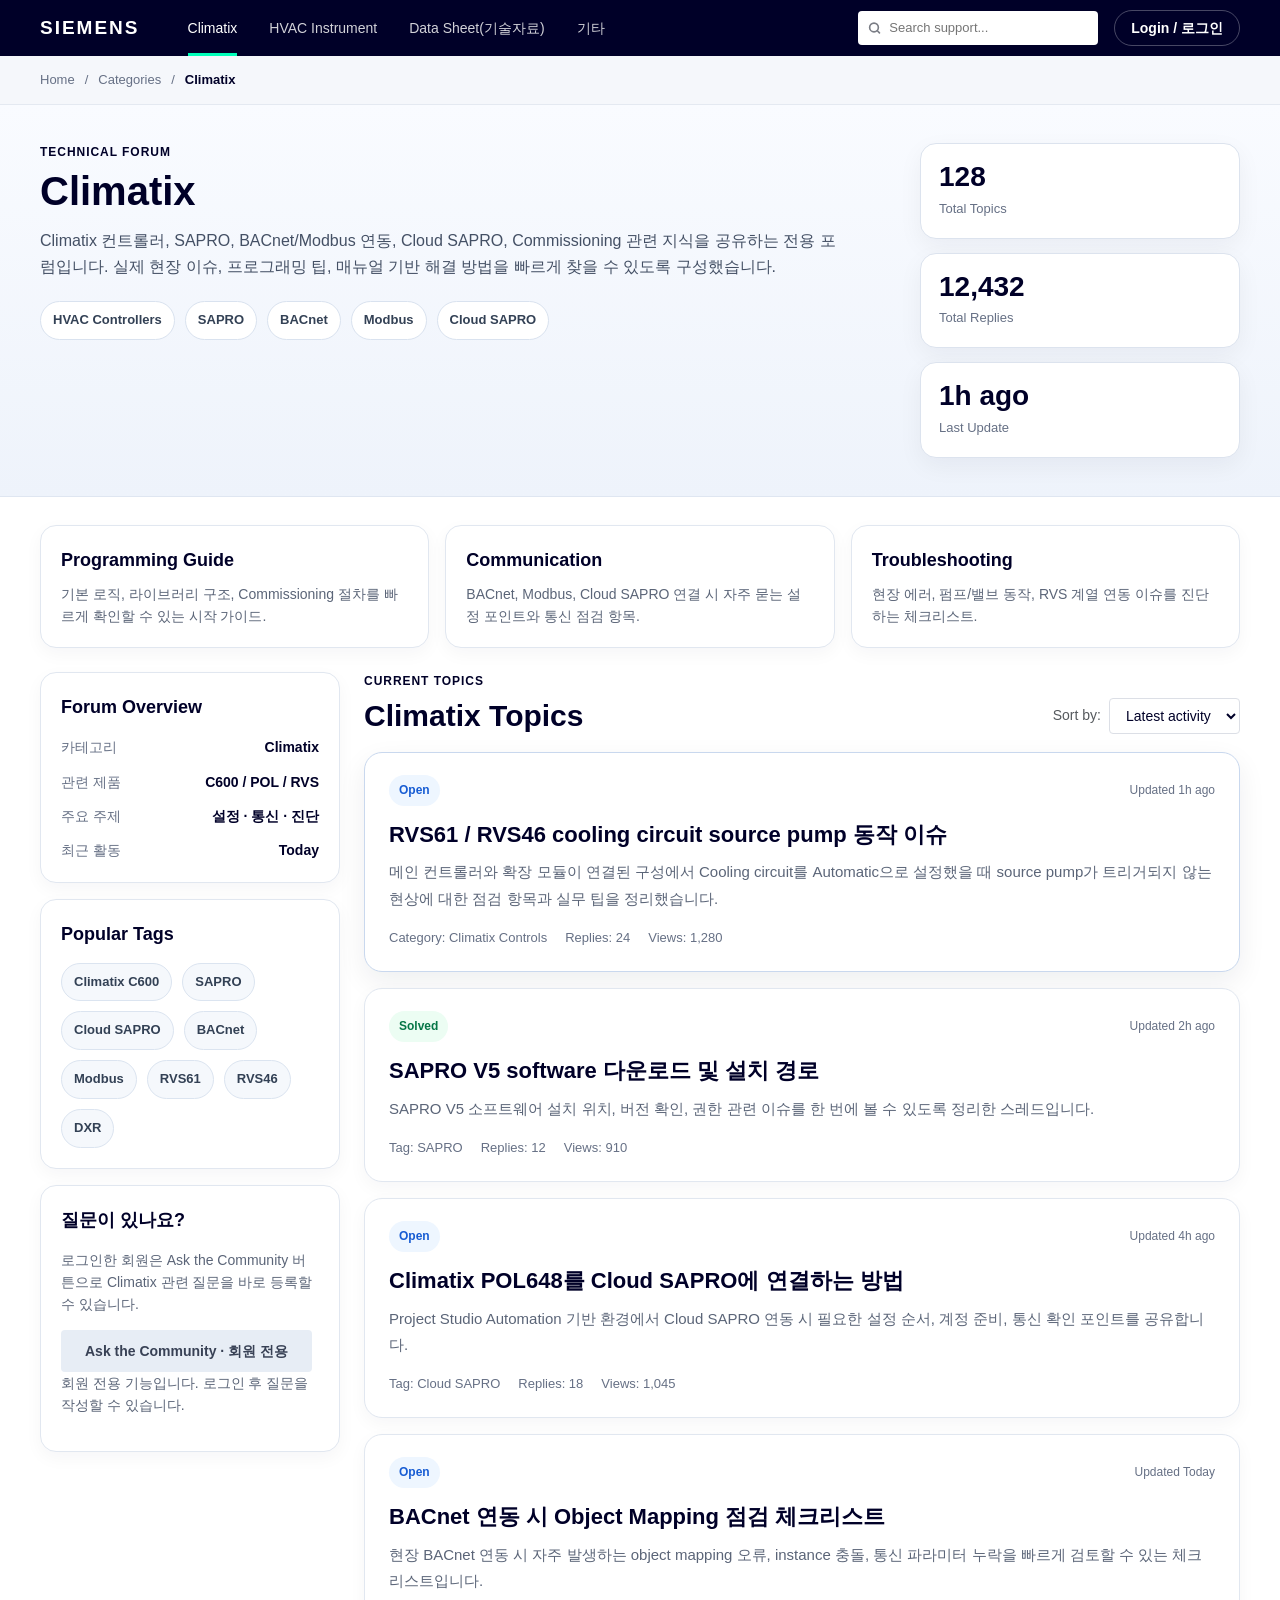
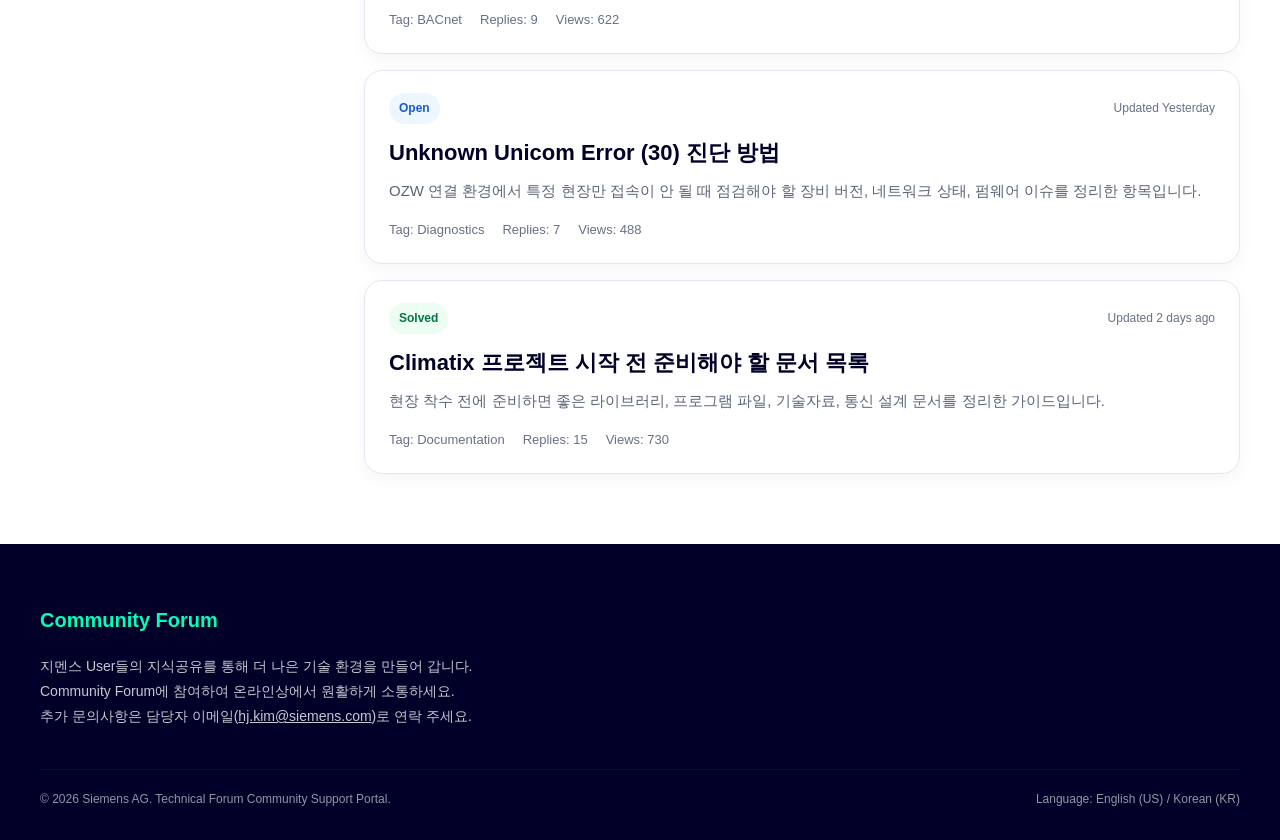
==== climatix.html @ bf04c6ac "Make all category cards navigate to detail pages" ====
<!doctype html>
<html lang="ko">
<head>
  <meta charset="utf-8" />
  <meta name="viewport" content="width=device-width, initial-scale=1" />
  <title>Climatix Forum | 한국지멘스 커뮤니티 포럼</title>
  <meta name="description" content="Climatix 제품군에 대한 기술 지원, 프로그래밍, BACnet/Modbus 연동, Cloud SAPRO 관련 포럼 페이지입니다." />
  <link rel="stylesheet" href="style.css">
  <script async src="https://pagead2.googlesyndication.com/pagead/js/adsbygoogle.js?client=ca-pub-2535043174275075" crossorigin="anonymous"></script>
  <script src="https://accounts.google.com/gsi/client" async defer></script>
</head>
<body data-google-client-id="1000526261655-odq54qk5b8e4jkg72g7velvd3a2fp7uc.apps.googleusercontent.com" data-apps-script-url="https://script.google.com/macros/s/AKfycbznHXNoRbFIjArKnqRX2U7B5SVUgsxsS1bhaTOVXBGDyqyCNfTadQxNCJcMjl18F_Zs/exec">
  <header class="topnav">
    <div class="container row">
      <a class="brand" href="index.html" aria-label="SIEMENS home">SIEMENS</a>
      <button id="menuToggle" class="menu-toggle" type="button" aria-label="메뉴 열기" aria-controls="primaryMenu" aria-expanded="false">
        <span></span>
        <span></span>
        <span></span>
      </button>
      <nav id="primaryMenu" class="menu" aria-label="Primary navigation">
        <a href="climatix.html" class="active" aria-current="true">Climatix</a>
        <a href="hvac.html">HVAC Instrument</a>
        <a href="datasheet.html">Data Sheet(기술자료)</a>
        <a href="others.html">기타</a>
      </nav>
      <div class="top-actions">
        <label class="search-mini" aria-label="Quick search">
          <svg width="14" height="14" viewBox="0 0 24 24" fill="none" stroke="currentColor" stroke-width="3" stroke-linecap="round" stroke-linejoin="round" aria-hidden="true"><circle cx="11" cy="11" r="8"></circle><line x1="21" y1="21" x2="16.65" y2="16.65"></line></svg>
          <input type="text" placeholder="Search support..." aria-label="Search support" />
        </label>
        <div class="auth-controls">
          <button id="loginTrigger" class="login-trigger" type="button" aria-haspopup="dialog" aria-controls="authModal">Login / 로그인</button>
          <div id="userMenu" class="user-menu is-hidden" aria-live="polite">
            <img id="userAvatar" class="user-avatar" src="" alt="사용자 프로필 이미지" referrerpolicy="no-referrer" />
            <div class="user-info">
              <strong id="userName">Guest</strong>
              <span id="userEmail"></span>
            </div>
            <button id="logoutBtn" class="logout-btn" type="button">Logout</button>
          </div>
        </div>
      </div>
    </div>
  </header>

  <div class="forum-breadcrumb">
    <div class="container">
      <a href="index.html">Home</a>
      <span>/</span>
      <a href="index.html">Categories</a>
      <span>/</span>
      <strong>Climatix</strong>
    </div>
  </div>

  <section class="forum-hero-panel">
    <div class="container forum-hero-inner">
      <div class="forum-hero-copy">
        <p class="section-eyebrow">Technical Forum</p>
        <h1>Climatix</h1>
        <p class="forum-hero-desc">Climatix 컨트롤러, SAPRO, BACnet/Modbus 연동, Cloud SAPRO, Commissioning 관련 지식을 공유하는 전용 포럼입니다. 실제 현장 이슈, 프로그래밍 팁, 매뉴얼 기반 해결 방법을 빠르게 찾을 수 있도록 구성했습니다.</p>
        <div class="forum-chip-row">
          <span class="forum-chip">HVAC Controllers</span>
          <span class="forum-chip">SAPRO</span>
          <span class="forum-chip">BACnet</span>
          <span class="forum-chip">Modbus</span>
          <span class="forum-chip">Cloud SAPRO</span>
        </div>
      </div>
      <div class="forum-hero-stats">
        <div class="forum-stat-card"><strong>128</strong><span>Total Topics</span></div>
        <div class="forum-stat-card"><strong>12,432</strong><span>Total Replies</span></div>
        <div class="forum-stat-card"><strong>1h ago</strong><span>Last Update</span></div>
      </div>
    </div>
  </section>

  <main class="container forum-page-main">
    <section class="forum-resource-strip" aria-label="Climatix quick resources">
      <article class="resource-card">
        <h3>Programming Guide</h3>
        <p>기본 로직, 라이브러리 구조, Commissioning 절차를 빠르게 확인할 수 있는 시작 가이드.</p>
      </article>
      <article class="resource-card">
        <h3>Communication</h3>
        <p>BACnet, Modbus, Cloud SAPRO 연결 시 자주 묻는 설정 포인트와 통신 점검 항목.</p>
      </article>
      <article class="resource-card">
        <h3>Troubleshooting</h3>
        <p>현장 에러, 펌프/밸브 동작, RVS 계열 연동 이슈를 진단하는 체크리스트.</p>
      </article>
    </section>

    <div class="forum-layout">
      <aside class="forum-sidebar">
        <section class="forum-side-card">
          <h2>Forum Overview</h2>
          <ul class="forum-side-list">
            <li><span>카테고리</span><strong>Climatix</strong></li>
            <li><span>관련 제품</span><strong>C600 / POL / RVS</strong></li>
            <li><span>주요 주제</span><strong>설정 · 통신 · 진단</strong></li>
            <li><span>최근 활동</span><strong>Today</strong></li>
          </ul>
        </section>

        <section class="forum-side-card">
          <h2>Popular Tags</h2>
          <div class="forum-tag-cloud">
            <a href="#">Climatix C600</a>
            <a href="#">SAPRO</a>
            <a href="#">Cloud SAPRO</a>
            <a href="#">BACnet</a>
            <a href="#">Modbus</a>
            <a href="#">RVS61</a>
            <a href="#">RVS46</a>
            <a href="#">DXR</a>
          </div>
        </section>

        <section class="forum-side-card side-cta-card">
          <h2>질문이 있나요?</h2>
          <p>로그인한 회원은 Ask the Community 버튼으로 Climatix 관련 질문을 바로 등록할 수 있습니다.</p>
          <button id="askCommunityBtn" class="btn-primary ask-btn" type="button" aria-haspopup="dialog" aria-controls="questionModal">Ask the Community</button>
          <p id="askAccessHint" class="ask-access-hint" aria-live="polite">회원 전용 기능입니다. 로그인 후 질문을 작성할 수 있습니다.</p>
        </section>
      </aside>

      <section class="forum-content" aria-labelledby="currentTopicsTitle">
        <div class="forum-list-head">
          <div>
            <p class="section-eyebrow">Current Topics</p>
            <h2 id="currentTopicsTitle">Climatix Topics</h2>
          </div>
          <label class="sort-wrap">Sort by:
            <select>
              <option>Latest activity</option>
              <option>Most replies</option>
              <option>A-Z</option>
            </select>
          </label>
        </div>

        <article class="topic-card featured-topic-card">
          <div class="topic-card-top">
            <span class="topic-status is-open">Open</span>
            <span class="topic-updated">Updated 1h ago</span>
          </div>
          <h3><a href="#">RVS61 / RVS46 cooling circuit source pump 동작 이슈</a></h3>
          <p>메인 컨트롤러와 확장 모듈이 연결된 구성에서 Cooling circuit를 Automatic으로 설정했을 때 source pump가 트리거되지 않는 현상에 대한 점검 항목과 실무 팁을 정리했습니다.</p>
          <div class="topic-meta-row"><span>Category: Climatix Controls</span><span>Replies: 24</span><span>Views: 1,280</span></div>
        </article>

        <article class="topic-card">
          <div class="topic-card-top">
            <span class="topic-status is-solved">Solved</span>
            <span class="topic-updated">Updated 2h ago</span>
          </div>
          <h3><a href="#">SAPRO V5 software 다운로드 및 설치 경로</a></h3>
          <p>SAPRO V5 소프트웨어 설치 위치, 버전 확인, 권한 관련 이슈를 한 번에 볼 수 있도록 정리한 스레드입니다.</p>
          <div class="topic-meta-row"><span>Tag: SAPRO</span><span>Replies: 12</span><span>Views: 910</span></div>
        </article>

        <article class="topic-card">
          <div class="topic-card-top">
            <span class="topic-status is-open">Open</span>
            <span class="topic-updated">Updated 4h ago</span>
          </div>
          <h3><a href="#">Climatix POL648를 Cloud SAPRO에 연결하는 방법</a></h3>
          <p>Project Studio Automation 기반 환경에서 Cloud SAPRO 연동 시 필요한 설정 순서, 계정 준비, 통신 확인 포인트를 공유합니다.</p>
          <div class="topic-meta-row"><span>Tag: Cloud SAPRO</span><span>Replies: 18</span><span>Views: 1,045</span></div>
        </article>

        <article class="topic-card">
          <div class="topic-card-top">
            <span class="topic-status is-open">Open</span>
            <span class="topic-updated">Updated Today</span>
          </div>
          <h3><a href="#">BACnet 연동 시 Object Mapping 점검 체크리스트</a></h3>
          <p>현장 BACnet 연동 시 자주 발생하는 object mapping 오류, instance 충돌, 통신 파라미터 누락을 빠르게 검토할 수 있는 체크리스트입니다.</p>
          <div class="topic-meta-row"><span>Tag: BACnet</span><span>Replies: 9</span><span>Views: 622</span></div>
        </article>

        <article class="topic-card">
          <div class="topic-card-top">
            <span class="topic-status is-open">Open</span>
            <span class="topic-updated">Updated Yesterday</span>
          </div>
          <h3><a href="#">Unknown Unicom Error (30) 진단 방법</a></h3>
          <p>OZW 연결 환경에서 특정 현장만 접속이 안 될 때 점검해야 할 장비 버전, 네트워크 상태, 펌웨어 이슈를 정리한 항목입니다.</p>
          <div class="topic-meta-row"><span>Tag: Diagnostics</span><span>Replies: 7</span><span>Views: 488</span></div>
        </article>

        <article class="topic-card">
          <div class="topic-card-top">
            <span class="topic-status is-solved">Solved</span>
            <span class="topic-updated">Updated 2 days ago</span>
          </div>
          <h3><a href="#">Climatix 프로젝트 시작 전 준비해야 할 문서 목록</a></h3>
          <p>현장 착수 전에 준비하면 좋은 라이브러리, 프로그램 파일, 기술자료, 통신 설계 문서를 정리한 가이드입니다.</p>
          <div class="topic-meta-row"><span>Tag: Documentation</span><span>Replies: 15</span><span>Views: 730</span></div>
        </article>
      </section>
    </div>
  </main>

  <footer>
    <div class="container">
      <div class="footer-grid">
        <div class="footer-col">
          <h4>Community Forum</h4>
          <p>지멘스 User들의 지식공유를 통해 더 나은 기술 환경을 만들어 갑니다.<br>Community Forum에 참여하여 온라인상에서 원활하게 소통하세요.<br>추가 문의사항은 담당자 이메일(<a href="mailto:hj.kim@siemens.com">hj.kim@siemens.com</a>)로 연락 주세요.</p>
        </div>
      </div>
      <div class="footer-bottom">
        <div>© 2026 Siemens AG. Technical Forum Community Support Portal.</div>
        <div>Language: English (US) / Korean (KR)</div>
      </div>
    </div>
  </footer>

  <div id="authModal" class="auth-modal is-hidden" role="dialog" aria-modal="true" aria-labelledby="authTitle">
    <div class="auth-backdrop" data-close-auth="true"></div>
    <div class="auth-panel">
      <button type="button" class="auth-close" id="authClose" aria-label="닫기">×</button>
      <p class="auth-eyebrow">Google Sign-In</p>
      <h2 id="authTitle">회원가입 / 로그인</h2>
      <p class="auth-desc">Google 계정으로 간편하게 로그인하세요. 첫 로그인 시 자동으로 회원가입되며, 정보는 Google Sheet에 안전하게 저장됩니다.</p>
      <ul class="auth-list">
        <li>Google 계정 기반 간편 로그인</li>
        <li>첫 로그인 시 자동 회원가입</li>
        <li>재로그인 시 기존 회원 정보 확인</li>
      </ul>
      <div id="googleSignInButton" class="google-signin-slot"></div>
      <p id="authStatus" class="auth-status" aria-live="polite"></p>
    </div>
  </div>

  <div id="questionModal" class="auth-modal is-hidden" role="dialog" aria-modal="true" aria-labelledby="questionModalTitle">
    <div class="auth-backdrop" data-close-question="true"></div>
    <div class="auth-panel question-panel">
      <button type="button" class="auth-close" id="questionClose" aria-label="닫기">×</button>
      <p class="auth-eyebrow">Members Only</p>
      <h2 id="questionModalTitle">Ask the Community</h2>
      <p class="auth-desc">로그인한 회원만 질문을 작성할 수 있습니다. 카테고리, 제목, 내용을 입력한 뒤 등록해 주세요.</p>
      <form id="questionForm" class="question-form">
        <label class="field-group">
          <span>카테고리</span>
          <select id="questionCategory" required>
            <option value="">카테고리를 선택하세요</option>
            <option value="Climatix">Climatix</option>
            <option value="HVAC Instrument">HVAC Instrument</option>
            <option value="Data Sheet(기술자료)">Data Sheet(기술자료)</option>
            <option value="기타">기타</option>
          </select>
        </label>
        <label class="field-group">
          <span>제목</span>
          <input id="questionTitle" type="text" maxlength="120" placeholder="예: Climatix BACnet 통신 설정 문의" required />
        </label>
        <label class="field-group">
          <span>내용</span>
          <textarea id="questionContent" rows="6" maxlength="1200" placeholder="문의 내용을 자세히 작성해 주세요." required></textarea>
        </label>
        <div class="question-form-actions">
          <button type="button" class="btn-secondary" id="questionCancel">취소</button>
          <button type="submit" class="btn-primary">질문 등록</button>
        </div>
        <p id="questionStatus" class="auth-status" aria-live="polite"></p>
      </form>
    </div>
  </div>

  <script src="main.js"></script>
</body>
</html>
---- style.css ----
:root {
  --siemens-navy: #000028;
  --siemens-mint: #00ffb9;
  --bg-main: #ffffff;
  --bg-soft: #f4f6f8;
  --bg-panel: #f8fafc;
  --border-color: #dcdfe6;
  --text-main: #000028;
  --text-muted: #55595d;
  --link-color: #0000ff;
  --danger: #c62828;
  --success: #0a7a55;
  --shadow-soft: 0 10px 30px rgba(0, 0, 40, 0.12);
  --max-width: 1240px;
  --header-height: 56px;
  --radius-sm: 4px;
  --radius-md: 12px;
  --radius-lg: 20px;
  --transition: 0.22s ease;
}

* {
  box-sizing: border-box;
  -webkit-font-smoothing: antialiased;
}

html {
  scroll-behavior: smooth;
}

body {
  margin: 0;
  font-family: "Siemens Sans", "Noto Sans KR", "Helvetica Neue", Arial, sans-serif;
  color: var(--text-main);
  background: var(--bg-main);
  line-height: 1.6;
}

body.modal-open {
  overflow: hidden;
}

a {
  color: inherit;
  text-decoration: none;
  transition: color var(--transition), opacity var(--transition), border-color var(--transition), background var(--transition), transform var(--transition);
}

button,
input,
select,
textarea {
  font: inherit;
}

button {
  cursor: pointer;
}

img {
  max-width: 100%;
  display: block;
}

.is-hidden {
  display: none !important;
}

.container {
  max-width: var(--max-width);
  margin: 0 auto;
  padding: 0 20px;
}

.topnav {
  background: var(--siemens-navy);
  color: #fff;
  height: var(--header-height);
  position: sticky;
  top: 0;
  z-index: 1000;
  display: flex;
  align-items: center;
}

.topnav .row {
  display: flex;
  align-items: center;
  width: 100%;
  height: 100%;
  gap: 24px;
}

.brand {
  font-size: 19px;
  font-weight: 700;
  letter-spacing: 2px;
  margin-right: 24px;
  display: inline-flex;
  align-items: center;
  white-space: nowrap;
}

.menu-toggle {
  display: none;
  margin-left: auto;
  width: 42px;
  height: 42px;
  border: 1px solid rgba(255, 255, 255, 0.22);
  border-radius: 10px;
  background: transparent;
  padding: 0;
  align-items: center;
  justify-content: center;
  flex-direction: column;
  gap: 5px;
}

.menu-toggle span {
  display: block;
  width: 18px;
  height: 2px;
  border-radius: 999px;
  background: #fff;
  transition: transform var(--transition), opacity var(--transition);
}

.menu-toggle.is-open span:nth-child(1) {
  transform: translateY(7px) rotate(45deg);
}

.menu-toggle.is-open span:nth-child(2) {
  opacity: 0;
}

.menu-toggle.is-open span:nth-child(3) {
  transform: translateY(-7px) rotate(-45deg);
}

.menu {
  display: flex;
  gap: 32px;
  font-size: 14px;
  font-weight: 400;
  height: 100%;
  flex: 1 1 auto;
  min-width: 0;
}

.menu a {
  display: flex;
  align-items: center;
  opacity: 0.82;
  position: relative;
  height: 100%;
  white-space: nowrap;
  pointer-events: auto;
  z-index: 2;
}

.menu a:hover,
.menu a.active,
.menu a[aria-current="true"] {
  opacity: 1;
}

.menu a::after {
  content: '';
  position: absolute;
  bottom: 0;
  left: 0;
  width: 100%;
  height: 3px;
  background: var(--siemens-mint);
  transform: scaleX(0);
  transform-origin: center;
  transition: transform var(--transition);
}

.menu a:hover::after,
.menu a.active::after,
.menu a[aria-current="true"]::after {
  transform: scaleX(1);
}

.top-actions {
  margin-left: auto;
  display: flex;
  align-items: center;
  gap: 16px;
  flex-shrink: 0;
}

.search-mini {
  background: #fff;
  border-radius: var(--radius-sm);
  display: flex;
  align-items: center;
  padding: 0 10px;
  height: 34px;
  width: 240px;
  color: #7a7d85;
}

.search-mini input {
  border: none;
  outline: none;
  padding: 0 8px;
  width: 100%;
  font-size: 13px;
  color: #000;
  background: transparent;
}

.auth-controls {
  display: flex;
  align-items: center;
  min-width: 120px;
  justify-content: flex-end;
}

.login-trigger,
.logout-btn {
  border: 1px solid rgba(255, 255, 255, 0.28);
  background: transparent;
  color: #fff;
  height: 36px;
  padding: 0 16px;
  border-radius: 999px;
  font-size: 14px;
  font-weight: 600;
}

.login-trigger:hover,
.logout-btn:hover {
  border-color: var(--siemens-mint);
  color: var(--siemens-mint);
}

.user-menu {
  display: flex;
  align-items: center;
  gap: 10px;
  background: rgba(255, 255, 255, 0.08);
  border: 1px solid rgba(255, 255, 255, 0.14);
  border-radius: 999px;
  padding: 4px 6px 4px 4px;
  max-width: 360px;
}

.user-avatar {
  width: 32px;
  height: 32px;
  border-radius: 50%;
  object-fit: cover;
  background: rgba(255, 255, 255, 0.16);
}

.user-info {
  display: flex;
  flex-direction: column;
  min-width: 0;
}

.user-info strong,
.user-info span {
  overflow: hidden;
  text-overflow: ellipsis;
  white-space: nowrap;
}

.user-info strong {
  font-size: 13px;
  font-weight: 700;
}

.user-info span {
  font-size: 11px;
  opacity: 0.72;
}

.logout-btn {
  height: 30px;
  padding: 0 12px;
  font-size: 12px;
}

.hero {
  background: linear-gradient(180deg, #000028 0%, #03154e 100%);
  color: #fff;
  padding: 56px 0 36px;
  text-align: left;
  border-bottom: 1px solid rgba(255, 255, 255, 0.08);
}

.hero h1 {
  margin: 0 0 12px;
  font-size: 36px;
  font-weight: 300;
  letter-spacing: -0.5px;
  line-height: 1.25;
}

.stats-count {
  font-size: 22px;
  opacity: 0.5;
  margin-left: 10px;
  font-weight: 300;
}

.hero-subtext {
  margin: 0 0 24px;
  max-width: 760px;
  color: rgba(255, 255, 255, 0.82);
  font-size: 16px;
}

.hero-search {
  display: flex;
  max-width: 720px;
  background: #fff;
  border-radius: var(--radius-sm);
  overflow: hidden;
  height: 50px;
  box-shadow: 0 2px 10px rgba(0, 0, 0, 0.3);
}

.hero-search input {
  flex: 1;
  border: none;
  padding: 0 20px;
  font-size: 15px;
  outline: none;
}

.hero-search button {
  background: var(--siemens-mint);
  border: none;
  padding: 0 28px;
  font-weight: 700;
  color: var(--siemens-navy);
  font-size: 14px;
}

.hero-search button:hover,
.btn-primary:hover,
.btn-secondary:hover {
  filter: brightness(0.96);
}

.ad-wrap,
.ad-bottom {
  text-align: center;
}

.ad-wrap {
  padding-top: 20px;
}

.ad-bottom {
  margin: 64px 0;
}

.toolbar {
  border-bottom: 1px solid var(--border-color);
  background: rgba(255, 255, 255, 0.98);
  position: sticky;
  top: var(--header-height);
  z-index: 900;
  backdrop-filter: blur(8px);
}

.toolbar .row {
  display: flex;
  justify-content: space-between;
  align-items: flex-end;
}

.tabs {
  display: flex;
  gap: 32px;
}

.tab {
  padding: 16px 0;
  font-size: 18px;
  font-weight: 700;
  color: var(--text-muted);
  border: none;
  border-bottom: 4px solid transparent;
  background: transparent;
  position: relative;
  bottom: -1px;
}

.tab.active {
  color: var(--siemens-navy);
  border-bottom-color: var(--siemens-mint);
}

.actions-right {
  padding: 10px 0 12px;
  display: flex;
  flex-direction: column;
  align-items: flex-end;
  gap: 6px;
}

.btn-primary,
.btn-secondary {
  border: none;
  padding: 10px 24px;
  font-weight: 700;
  border-radius: var(--radius-sm);
  font-size: 14px;
}

.btn-primary {
  background: var(--siemens-mint);
  color: var(--siemens-navy);
}

.btn-secondary {
  background: #eef2f8;
  color: var(--text-main);
}

.ask-btn.member-locked {
  background: #e7edf5;
  color: #384155;
}

.ask-access-hint {
  margin: 0;
  font-size: 12px;
  color: var(--text-muted);
}

.member-posts {
  margin-top: 28px;
  padding: 28px;
  border: 1px solid var(--border-color);
  border-radius: var(--radius-md);
  background: linear-gradient(180deg, #fbfcfe 0%, #f4f7fb 100%);
}

.member-posts-head {
  display: flex;
  justify-content: space-between;
  align-items: flex-end;
  gap: 20px;
  margin-bottom: 18px;
}

.section-eyebrow {
  margin: 0 0 6px;
  color: var(--siemens-navy);
  font-size: 12px;
  font-weight: 700;
  letter-spacing: 0.08em;
  text-transform: uppercase;
}

.member-posts h2 {
  margin: 0;
  font-size: 28px;
  line-height: 1.25;
}

.member-posts-desc {
  margin: 8px 0 0;
  color: var(--text-muted);
  font-size: 15px;
}

.question-list {
  display: grid;
  gap: 16px;
}

.question-empty-state {
  padding: 24px 20px;
  border: 1px dashed #c8d2de;
  border-radius: var(--radius-md);
  background: rgba(255, 255, 255, 0.7);
  color: var(--text-muted);
  font-size: 14px;
}

.question-card {
  background: #fff;
  border: 1px solid var(--border-color);
  border-radius: var(--radius-md);
  padding: 18px 20px;
  box-shadow: 0 6px 20px rgba(0, 0, 40, 0.04);
}

.question-card-meta {
  display: flex;
  justify-content: space-between;
  gap: 12px;
  align-items: center;
  margin-bottom: 10px;
}

.question-category {
  display: inline-flex;
  align-items: center;
  padding: 5px 10px;
  border-radius: 999px;
  background: #eaf6ff;
  color: #0c5085;
  font-size: 12px;
  font-weight: 700;
}

.question-date {
  font-size: 12px;
  color: var(--text-muted);
}

.question-card h3 {
  margin: 0 0 10px;
  font-size: 20px;
  line-height: 1.4;
}

.question-card p {
  margin: 0;
  color: var(--text-muted);
  font-size: 15px;
  line-height: 1.7;
  white-space: pre-wrap;
}

.question-author-row {
  display: flex;
  align-items: center;
  gap: 12px;
  margin-top: 18px;
  padding-top: 14px;
  border-top: 1px solid #eef1f5;
}

.question-author-row img {
  width: 38px;
  height: 38px;
  border-radius: 50%;
  object-fit: cover;
}

.question-author-row strong {
  display: block;
  font-size: 14px;
}

.question-author-row span {
  display: block;
  font-size: 12px;
  color: var(--text-muted);
}

.filter-bar {
  display: flex;
  justify-content: space-between;
  padding: 24px 0;
  border-bottom: 1px solid var(--border-color);
  align-items: center;
  gap: 20px;
}

.filter-info {
  display: flex;
  align-items: center;
  gap: 12px;
  flex-wrap: wrap;
}

.filter-label {
  font-weight: 700;
  font-size: 14px;
}

.tag {
  background: var(--bg-soft);
  padding: 6px 12px;
  border-radius: 20px;
  font-weight: 700;
  font-size: 13px;
  display: flex;
  align-items: center;
  gap: 8px;
  border: 1px solid var(--border-color);
}

.clear-link {
  font-size: 14px;
  color: var(--link-color);
  text-decoration: underline;
  font-weight: 700;
}

.sort-wrap {
  display: flex;
  align-items: center;
  gap: 8px;
  font-size: 14px;
  color: var(--text-muted);
}

.sort-wrap select {
  border: 1px solid var(--border-color);
  padding: 8px 12px;
  border-radius: var(--radius-sm);
  background: #fff;
  color: var(--text-main);
}

.cat-list {
  margin-bottom: 60px;
}

.cat-item {
  display: grid;
  grid-template-columns: 80px minmax(0, 1fr) 340px;
  gap: 24px;
  padding: 32px 0;
  border-bottom: 1px solid var(--border-color);
  scroll-margin-top: 136px;
}

.cat-item:hover {
  background: #fcfcfc;
}

.cat-item-clickable {
  cursor: pointer;
}

.cat-item-clickable:hover,
.cat-item-clickable:focus-within {
  background: linear-gradient(90deg, rgba(0, 255, 185, 0.05) 0%, rgba(0, 255, 185, 0.01) 100%);
}

.cat-item-clickable:focus-visible {
  outline: 3px solid rgba(0, 255, 185, 0.45);
  outline-offset: 4px;
}

.cat-icon {
  width: 64px;
  height: 64px;
  background: var(--bg-soft);
  display: flex;
  align-items: center;
  justify-content: center;
  border-radius: var(--radius-sm);
  color: var(--siemens-navy);
}

.cat-body h3 {
  margin: 0 0 10px;
  font-size: 22px;
  font-weight: 700;
}

.cat-body p {
  margin: 0 0 16px;
  font-size: 15px;
  color: var(--text-muted);
  max-width: 700px;
  line-height: 1.7;
}

.cat-tags {
  display: flex;
  flex-wrap: wrap;
  gap: 12px;
  font-size: 14px;
  font-weight: 500;
  color: var(--link-color);
}

.cat-tags a:hover {
  text-decoration: underline;
}

.cat-icon-link,
.cat-entry-link,
.cat-title-link,
.cat-tags a {
  position: relative;
  z-index: 2;
}

.cat-stats {
  display: grid;
  grid-template-columns: repeat(3, 1fr);
  gap: 20px;
  text-align: right;
  align-self: center;
}

.stat-box {
  display: flex;
  flex-direction: column;
}

.data-val,
.stat-val {
  font-size: 18px;
  font-weight: 700;
}

.stat-label {
  font-size: 11px;
  color: var(--text-muted);
  text-transform: uppercase;
  letter-spacing: 1px;
}

footer {
  background: var(--siemens-navy);
  color: #fff;
  padding: 60px 0 30px;
}

.footer-grid {
  display: grid;
  grid-template-columns: minmax(0, 1fr);
  gap: 40px;
  margin-bottom: 40px;
}

.footer-col h4 {
  color: var(--siemens-mint);
  margin: 0 0 18px;
  font-size: 20px;
}

.footer-col p {
  margin: 0;
  opacity: 0.78;
  font-size: 14px;
  line-height: 1.8;
}

.footer-col a {
  color: #fff;
  text-decoration: underline;
}

.footer-bottom {
  border-top: 1px solid rgba(255, 255, 255, 0.1);
  padding-top: 20px;
  font-size: 12px;
  display: flex;
  justify-content: space-between;
  gap: 20px;
  opacity: 0.58;
}

.auth-modal {
  position: fixed;
  inset: 0;
  z-index: 1400;
  display: flex;
  align-items: center;
  justify-content: center;
  padding: 24px;
}

.auth-backdrop {
  position: absolute;
  inset: 0;
  background: rgba(0, 0, 30, 0.58);
}

.auth-panel {
  position: relative;
  width: min(100%, 520px);
  background: #fff;
  color: var(--text-main);
  border-radius: var(--radius-lg);
  box-shadow: var(--shadow-soft);
  padding: 32px 28px 28px;
}

.question-panel {
  width: min(100%, 620px);
}

.auth-close {
  position: absolute;
  top: 14px;
  right: 14px;
  border: none;
  background: transparent;
  color: var(--text-muted);
  font-size: 30px;
  line-height: 1;
}

.auth-eyebrow {
  margin: 0 0 10px;
  color: var(--siemens-navy);
  font-size: 12px;
  font-weight: 700;
  letter-spacing: 0.08em;
  text-transform: uppercase;
}

.auth-panel h2 {
  margin: 0 0 10px;
  font-size: 28px;
  line-height: 1.25;
}

.auth-desc {
  margin: 0 0 18px;
  color: var(--text-muted);
  font-size: 15px;
  line-height: 1.7;
}

.auth-list {
  margin: 0 0 22px;
  padding-left: 18px;
  color: var(--text-muted);
  font-size: 14px;
}

.auth-list li + li {
  margin-top: 8px;
}

.google-signin-slot {
  min-height: 44px;
  display: flex;
  justify-content: flex-start;
}

.question-form {
  display: grid;
  gap: 16px;
}

.field-group {
  display: grid;
  gap: 8px;
}

.field-group span {
  font-size: 14px;
  font-weight: 700;
}

.field-group input,
.field-group select,
.field-group textarea {
  width: 100%;
  border: 1px solid var(--border-color);
  border-radius: 10px;
  padding: 13px 14px;
  background: #fff;
  color: var(--text-main);
  outline: none;
}

.field-group textarea {
  resize: vertical;
  min-height: 140px;
}

.field-group input:focus,
.field-group select:focus,
.field-group textarea:focus {
  border-color: #7ab4ff;
  box-shadow: 0 0 0 3px rgba(122, 180, 255, 0.18);
}

.question-form-actions {
  display: flex;
  justify-content: flex-end;
  gap: 10px;
  align-items: center;
}

.auth-status {
  min-height: 24px;
  margin: 6px 0 0;
  font-size: 14px;
  font-weight: 600;
}

.auth-status[data-state="loading"] {
  color: var(--text-main);
}

.auth-status[data-state="success"] {
  color: var(--success);
}

.auth-status[data-state="error"] {
  color: var(--danger);
}

@media (max-width: 1120px) {
  .menu {
    gap: 20px;
  }

  .cat-item {
    grid-template-columns: 80px minmax(0, 1fr);
  }

  .cat-stats {
    grid-column: 2;
    text-align: left;
  }
}

@media (max-width: 900px) {
  .topnav {
    height: auto;
    padding: 14px 0;
  }

  .topnav .row {
    flex-wrap: wrap;
    height: auto;
    gap: 12px;
  }

  .brand {
    margin-right: 0;
  }

  .menu-toggle {
    display: inline-flex;
    order: 2;
  }

  .menu {
    order: 4;
    width: 100%;
    height: auto;
    display: none;
    flex-direction: column;
    gap: 0;
    padding: 10px 0 4px;
    border-top: 1px solid rgba(255, 255, 255, 0.08);
    flex: 0 0 100%;
  }

  .menu.is-open {
    display: flex;
  }

  .menu a {
    height: auto;
    padding: 14px 0;
    width: 100%;
  }

  .menu a::after {
    bottom: 6px;
    width: 72px;
  }

  .top-actions {
    order: 3;
    width: 100%;
    justify-content: space-between;
    margin-left: 0;
  }

  .search-mini {
    width: min(100%, 320px);
  }

  .toolbar {
    top: 0;
  }

  .toolbar .row,
  .filter-bar,
  .footer-bottom,
  .member-posts-head {
    flex-direction: column;
    align-items: flex-start;
  }

  .actions-right {
    align-items: flex-start;
    width: 100%;
  }

  .member-posts {
    padding: 22px;
  }

  .cat-item {
    grid-template-columns: 1fr;
    text-align: left;
  }

  .cat-icon {
    margin: 0;
  }

  .cat-stats {
    grid-column: auto;
    text-align: left;
    grid-template-columns: repeat(3, minmax(0, 1fr));
    margin-top: 4px;
  }
}

@media (max-width: 640px) {
  .container {
    padding: 0 16px;
  }

  .hero {
    padding: 44px 0 28px;
  }

  .hero h1 {
    font-size: 30px;
  }

  .hero-search {
    flex-direction: column;
    height: auto;
  }

  .hero-search input,
  .hero-search button {
    height: 48px;
  }

  .top-actions {
    align-items: stretch;
    flex-direction: column;
  }

  .auth-controls,
  .login-trigger,
  .user-menu,
  .ask-btn {
    width: 100%;
  }

  .login-trigger {
    justify-content: center;
  }

  .user-menu {
    border-radius: 18px;
    padding: 10px;
  }

  .question-card-meta,
  .question-form-actions,
  .cat-stats {
    grid-template-columns: 1fr;
    gap: 10px;
  }

  .question-form-actions {
    flex-direction: column;
  }

  .question-form-actions .btn-primary,
  .question-form-actions .btn-secondary {
    width: 100%;
  }

  .question-card-meta {
    flex-direction: column;
    align-items: flex-start;
  }

  .auth-panel {
    padding: 28px 20px 24px;
  }
}

.cat-icon-link {
  transition: transform var(--transition), box-shadow var(--transition), background var(--transition);
}

.cat-icon-link:hover {
  transform: translateY(-2px);
  box-shadow: 0 10px 24px rgba(0, 0, 40, 0.12);
}

.cat-title-link {
  color: var(--siemens-navy);
  text-decoration: none;
}

.cat-title-link:hover {
  color: #0033aa;
  text-decoration: underline;
}

.cat-entry-link {
  display: inline-flex;
  align-items: center;
  margin-top: 16px;
  font-size: 14px;
  font-weight: 700;
  color: #0033aa;
}

.cat-entry-link:hover {
  text-decoration: underline;
}

.forum-breadcrumb {
  background: #f5f7fb;
  border-bottom: 1px solid #e4e9f1;
}

.forum-breadcrumb .container {
  display: flex;
  align-items: center;
  gap: 10px;
  min-height: 48px;
  color: #667085;
  font-size: 13px;
}

.forum-breadcrumb strong {
  color: var(--text-main);
}

.forum-hero-panel {
  background: linear-gradient(180deg, #f9fbff 0%, #eef3fb 100%);
  border-bottom: 1px solid #dfe6f1;
}

.forum-hero-inner {
  display: grid;
  grid-template-columns: minmax(0, 1.4fr) 320px;
  gap: 28px;
  padding: 38px 20px;
}

.forum-hero-copy h1 {
  margin: 0;
  font-size: 40px;
  line-height: 1.15;
}

.forum-hero-desc {
  margin: 14px 0 0;
  max-width: 800px;
  font-size: 16px;
  color: #445065;
}

.forum-chip-row {
  display: flex;
  flex-wrap: wrap;
  gap: 10px;
  margin-top: 22px;
}

.forum-chip {
  display: inline-flex;
  align-items: center;
  padding: 8px 12px;
  border-radius: 999px;
  background: #ffffff;
  border: 1px solid #d9e2ef;
  color: #334155;
  font-size: 13px;
  font-weight: 700;
}

.forum-hero-stats {
  display: grid;
  gap: 14px;
}

.forum-stat-card {
  padding: 18px;
  border-radius: 16px;
  background: #ffffff;
  border: 1px solid #dce3ee;
  box-shadow: 0 8px 24px rgba(15, 23, 42, 0.05);
}

.forum-stat-card strong {
  display: block;
  font-size: 28px;
  line-height: 1.1;
}

.forum-stat-card span {
  display: block;
  margin-top: 6px;
  color: #667085;
  font-size: 13px;
}

.forum-page-main {
  padding-top: 28px;
  padding-bottom: 70px;
}

.forum-resource-strip {
  display: grid;
  grid-template-columns: repeat(3, minmax(0, 1fr));
  gap: 16px;
  margin-bottom: 24px;
}

.resource-card {
  padding: 20px;
  border-radius: 16px;
  border: 1px solid #e1e7f0;
  background: #ffffff;
  box-shadow: 0 6px 18px rgba(15, 23, 42, 0.04);
}

.resource-card h3 {
  margin: 0 0 8px;
  font-size: 18px;
}

.resource-card p {
  margin: 0;
  color: #5b6578;
  font-size: 14px;
}

.forum-layout {
  display: grid;
  grid-template-columns: 300px minmax(0, 1fr);
  gap: 24px;
}

.forum-sidebar {
  display: grid;
  gap: 16px;
  align-content: start;
}

.forum-side-card {
  padding: 20px;
  border-radius: 16px;
  background: #ffffff;
  border: 1px solid #e1e7f0;
  box-shadow: 0 6px 18px rgba(15, 23, 42, 0.04);
}

.forum-side-card h2 {
  margin: 0 0 14px;
  font-size: 18px;
}

.forum-side-list {
  list-style: none;
  padding: 0;
  margin: 0;
  display: grid;
  gap: 12px;
}

.forum-side-list li {
  display: flex;
  justify-content: space-between;
  gap: 12px;
  font-size: 14px;
}

.forum-side-list span {
  color: #667085;
}

.forum-side-list strong {
  text-align: right;
}

.forum-tag-cloud {
  display: flex;
  flex-wrap: wrap;
  gap: 10px;
}

.forum-tag-cloud a {
  display: inline-flex;
  align-items: center;
  padding: 8px 12px;
  border-radius: 999px;
  background: #f5f8fc;
  border: 1px solid #dbe4f0;
  color: #334155;
  font-size: 13px;
  font-weight: 600;
}

.forum-tag-cloud a:hover {
  border-color: #aac0df;
  color: #0033aa;
}

.side-cta-card p {
  margin: 0 0 14px;
  color: #5b6578;
  font-size: 14px;
}

.forum-content {
  min-width: 0;
}

.forum-list-head {
  display: flex;
  justify-content: space-between;
  gap: 16px;
  align-items: flex-end;
  margin-bottom: 18px;
}

.forum-list-head h2 {
  margin: 0;
  font-size: 30px;
  line-height: 1.2;
}

.topic-card {
  padding: 22px 24px;
  border-radius: 18px;
  background: #ffffff;
  border: 1px solid #e1e7f0;
  box-shadow: 0 6px 18px rgba(15, 23, 42, 0.04);
}

.topic-card + .topic-card {
  margin-top: 16px;
}

.featured-topic-card {
  border-color: #c9d8ee;
  box-shadow: 0 10px 28px rgba(15, 23, 42, 0.07);
}

.topic-card-top {
  display: flex;
  justify-content: space-between;
  gap: 14px;
  align-items: center;
  margin-bottom: 14px;
}

.topic-status {
  display: inline-flex;
  align-items: center;
  border-radius: 999px;
  padding: 6px 10px;
  font-size: 12px;
  font-weight: 700;
}

.topic-status.is-open {
  background: #eef6ff;
  color: #175cd3;
}

.topic-status.is-solved {
  background: #ecfdf3;
  color: #067647;
}

.topic-updated {
  font-size: 12px;
  color: #667085;
}

.topic-card h3 {
  margin: 0 0 10px;
  font-size: 22px;
  line-height: 1.35;
}

.topic-card h3 a:hover {
  color: #0033aa;
}

.topic-card p {
  margin: 0;
  color: #5b6578;
  font-size: 15px;
  line-height: 1.75;
}

.topic-meta-row {
  display: flex;
  flex-wrap: wrap;
  gap: 10px 18px;
  margin-top: 16px;
  color: #667085;
  font-size: 13px;
}

@media (max-width: 1120px) {
  .forum-hero-inner,
  .forum-layout {
    grid-template-columns: 1fr;
  }

  .forum-resource-strip {
    grid-template-columns: 1fr;
  }
}

@media (max-width: 900px) {
  .forum-hero-inner {
    padding: 30px 20px;
  }

  .forum-hero-copy h1 {
    font-size: 34px;
  }

  .forum-list-head {
    flex-direction: column;
    align-items: flex-start;
  }
}

@media (max-width: 640px) {
  .forum-breadcrumb .container {
    flex-wrap: wrap;
    padding-top: 10px;
    padding-bottom: 10px;
  }

  .forum-hero-copy h1,
  .forum-list-head h2 {
    font-size: 28px;
  }

  .forum-hero-desc {
    font-size: 15px;
  }

  .forum-stat-card strong,
  .topic-card h3 {
    font-size: 22px;
  }

  .topic-card,
  .forum-side-card,
  .resource-card,
  .member-posts {
    padding: 18px;
  }

  .topic-card-top {
    flex-direction: column;
    align-items: flex-start;
  }
}
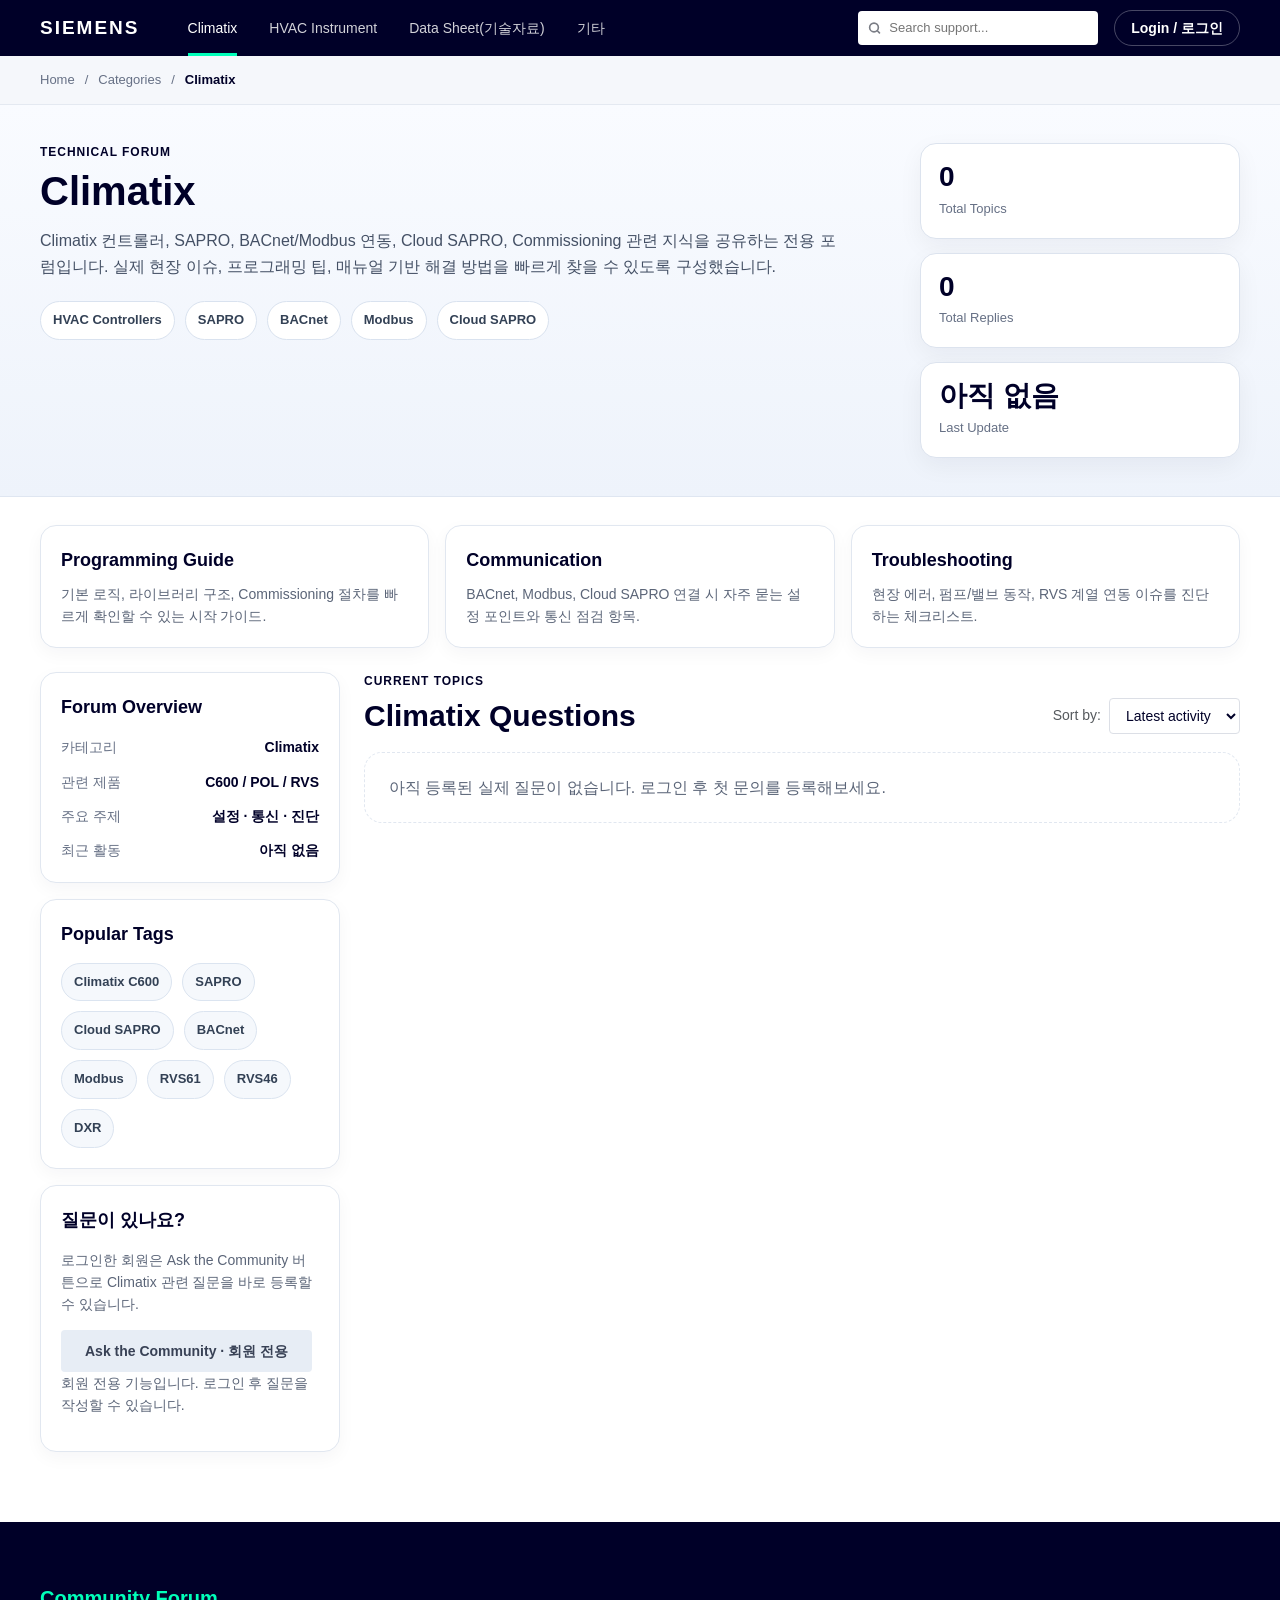
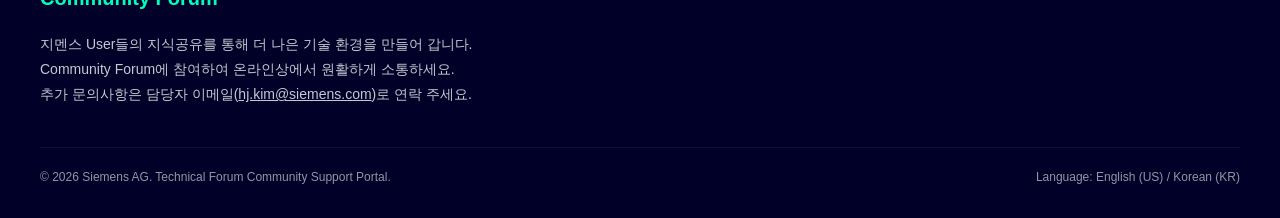
==== commit a6f68acb: "Use real submitted questions for forum stats and listings" ====
--- a/climatix.html
+++ b/climatix.html
@@ -9,7 +9,7 @@
   <script async src="https://pagead2.googlesyndication.com/pagead/js/adsbygoogle.js?client=ca-pub-2535043174275075" crossorigin="anonymous"></script>
   <script src="https://accounts.google.com/gsi/client" async defer></script>
 </head>
-<body data-google-client-id="1000526261655-odq54qk5b8e4jkg72g7velvd3a2fp7uc.apps.googleusercontent.com" data-apps-script-url="https://script.google.com/macros/s/AKfycbznHXNoRbFIjArKnqRX2U7B5SVUgsxsS1bhaTOVXBGDyqyCNfTadQxNCJcMjl18F_Zs/exec">
+<body data-google-client-id="1000526261655-odq54qk5b8e4jkg72g7velvd3a2fp7uc.apps.googleusercontent.com" data-apps-script-url="https://script.google.com/macros/s/AKfycbznHXNoRbFIjArKnqRX2U7B5SVUgsxsS1bhaTOVXBGDyqyCNfTadQxNCJcMjl18F_Zs/exec" data-forum-category="Climatix">
   <header class="topnav">
     <div class="container row">
       <a class="brand" href="index.html" aria-label="SIEMENS home">SIEMENS</a>
@@ -69,9 +69,9 @@
         </div>
       </div>
       <div class="forum-hero-stats">
-        <div class="forum-stat-card"><strong>128</strong><span>Total Topics</span></div>
-        <div class="forum-stat-card"><strong>12,432</strong><span>Total Replies</span></div>
-        <div class="forum-stat-card"><strong>1h ago</strong><span>Last Update</span></div>
+        <div class="forum-stat-card"><strong>0</strong><span>Total Topics</span></div>
+        <div class="forum-stat-card"><strong>0</strong><span>Total Replies</span></div>
+        <div class="forum-stat-card"><strong>아직 없음</strong><span>Last Update</span></div>
       </div>
     </div>
   </section>
@@ -141,65 +141,8 @@
           </label>
         </div>
 
-        <article class="topic-card featured-topic-card">
-          <div class="topic-card-top">
-            <span class="topic-status is-open">Open</span>
-            <span class="topic-updated">Updated 1h ago</span>
-          </div>
-          <h3><a href="#">RVS61 / RVS46 cooling circuit source pump 동작 이슈</a></h3>
-          <p>메인 컨트롤러와 확장 모듈이 연결된 구성에서 Cooling circuit를 Automatic으로 설정했을 때 source pump가 트리거되지 않는 현상에 대한 점검 항목과 실무 팁을 정리했습니다.</p>
-          <div class="topic-meta-row"><span>Category: Climatix Controls</span><span>Replies: 24</span><span>Views: 1,280</span></div>
-        </article>
-
-        <article class="topic-card">
-          <div class="topic-card-top">
-            <span class="topic-status is-solved">Solved</span>
-            <span class="topic-updated">Updated 2h ago</span>
-          </div>
-          <h3><a href="#">SAPRO V5 software 다운로드 및 설치 경로</a></h3>
-          <p>SAPRO V5 소프트웨어 설치 위치, 버전 확인, 권한 관련 이슈를 한 번에 볼 수 있도록 정리한 스레드입니다.</p>
-          <div class="topic-meta-row"><span>Tag: SAPRO</span><span>Replies: 12</span><span>Views: 910</span></div>
-        </article>
-
-        <article class="topic-card">
-          <div class="topic-card-top">
-            <span class="topic-status is-open">Open</span>
-            <span class="topic-updated">Updated 4h ago</span>
-          </div>
-          <h3><a href="#">Climatix POL648를 Cloud SAPRO에 연결하는 방법</a></h3>
-          <p>Project Studio Automation 기반 환경에서 Cloud SAPRO 연동 시 필요한 설정 순서, 계정 준비, 통신 확인 포인트를 공유합니다.</p>
-          <div class="topic-meta-row"><span>Tag: Cloud SAPRO</span><span>Replies: 18</span><span>Views: 1,045</span></div>
-        </article>
-
-        <article class="topic-card">
-          <div class="topic-card-top">
-            <span class="topic-status is-open">Open</span>
-            <span class="topic-updated">Updated Today</span>
-          </div>
-          <h3><a href="#">BACnet 연동 시 Object Mapping 점검 체크리스트</a></h3>
-          <p>현장 BACnet 연동 시 자주 발생하는 object mapping 오류, instance 충돌, 통신 파라미터 누락을 빠르게 검토할 수 있는 체크리스트입니다.</p>
-          <div class="topic-meta-row"><span>Tag: BACnet</span><span>Replies: 9</span><span>Views: 622</span></div>
-        </article>
-
-        <article class="topic-card">
-          <div class="topic-card-top">
-            <span class="topic-status is-open">Open</span>
-            <span class="topic-updated">Updated Yesterday</span>
-          </div>
-          <h3><a href="#">Unknown Unicom Error (30) 진단 방법</a></h3>
-          <p>OZW 연결 환경에서 특정 현장만 접속이 안 될 때 점검해야 할 장비 버전, 네트워크 상태, 펌웨어 이슈를 정리한 항목입니다.</p>
-          <div class="topic-meta-row"><span>Tag: Diagnostics</span><span>Replies: 7</span><span>Views: 488</span></div>
-        </article>
-
-        <article class="topic-card">
-          <div class="topic-card-top">
-            <span class="topic-status is-solved">Solved</span>
-            <span class="topic-updated">Updated 2 days ago</span>
-          </div>
-          <h3><a href="#">Climatix 프로젝트 시작 전 준비해야 할 문서 목록</a></h3>
-          <p>현장 착수 전에 준비하면 좋은 라이브러리, 프로그램 파일, 기술자료, 통신 설계 문서를 정리한 가이드입니다.</p>
-          <div class="topic-meta-row"><span>Tag: Documentation</span><span>Replies: 15</span><span>Views: 730</span></div>
-        </article>
+        <div id="forumQuestionList" class="forum-question-list"></div>
+        <div id="forumQuestionEmptyState" class="topic-card forum-empty-state">아직 등록된 실제 질문이 없습니다. 로그인 후 첫 문의를 등록해보세요.</div>
       </section>
     </div>
   </main>
--- a/style.css
+++ b/style.css
@@ -1467,3 +1467,18 @@
     align-items: flex-start;
   }
 }
+
+
+.forum-empty-state {
+  border-style: dashed;
+  box-shadow: none;
+  color: #5b6578;
+}
+
+.forum-question-list:empty + .forum-empty-state {
+  display: block;
+}
+
+.forum-question-list:not(:empty) + .forum-empty-state {
+  display: none;
+}
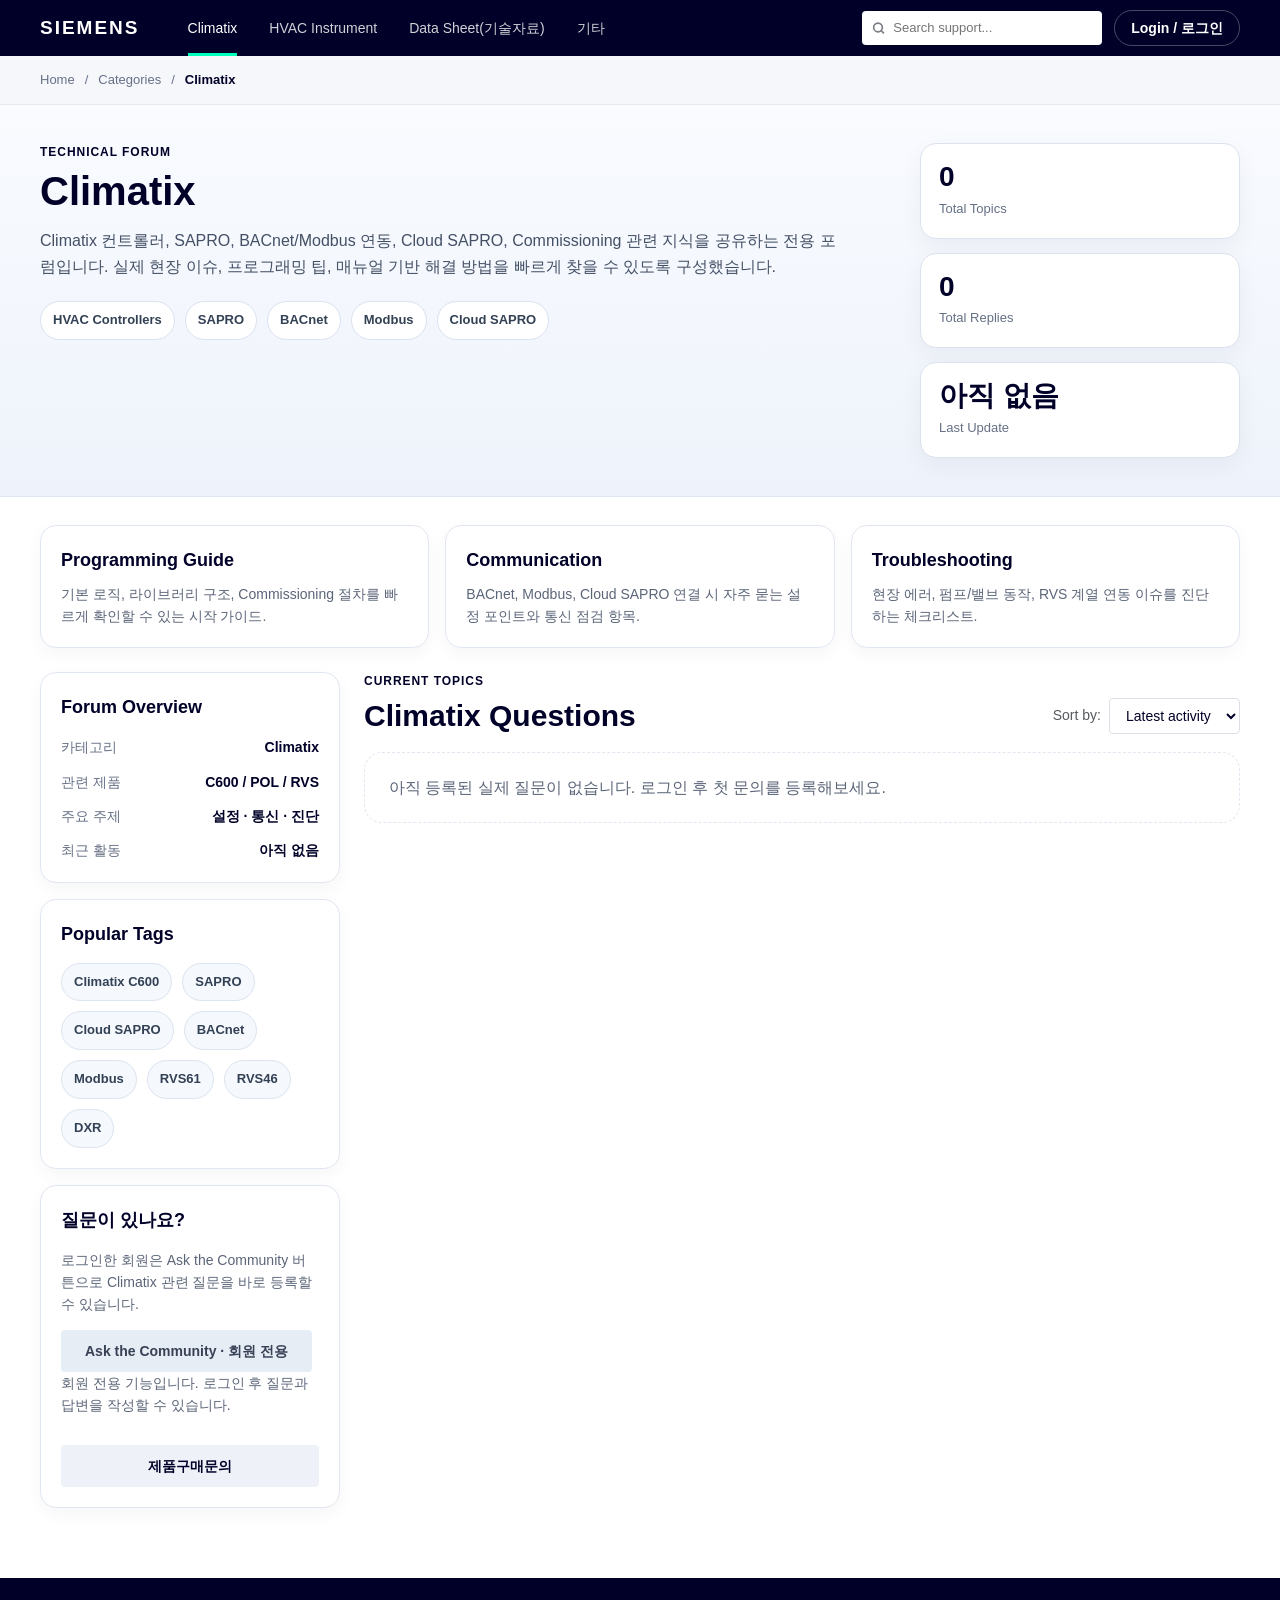
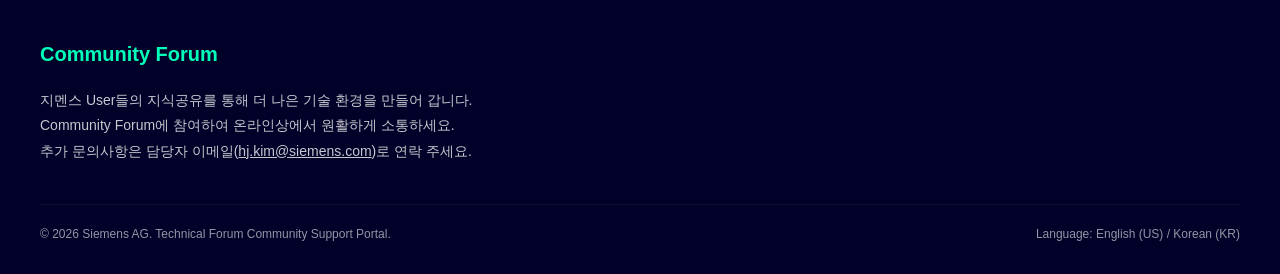
==== commit fffc9f25: "Add forum management, search, datasheet links, and status updates" ====
--- a/climatix.html
+++ b/climatix.html
@@ -9,7 +9,7 @@
   <script async src="https://pagead2.googlesyndication.com/pagead/js/adsbygoogle.js?client=ca-pub-2535043174275075" crossorigin="anonymous"></script>
   <script src="https://accounts.google.com/gsi/client" async defer></script>
 </head>
-<body data-google-client-id="1000526261655-odq54qk5b8e4jkg72g7velvd3a2fp7uc.apps.googleusercontent.com" data-apps-script-url="https://script.google.com/macros/s/AKfycbznHXNoRbFIjArKnqRX2U7B5SVUgsxsS1bhaTOVXBGDyqyCNfTadQxNCJcMjl18F_Zs/exec" data-forum-category="Climatix">
+<body data-google-client-id="1000526261655-odq54qk5b8e4jkg72g7velvd3a2fp7uc.apps.googleusercontent.com" data-apps-script-url="https://script.google.com/macros/s/AKfycbzPd1YgNmoY3ubuad5IabiivxdWzDc0UHVnlQ1MKoy5XRumd4sqRzK_1Sdgph8myPCLEA/exec" data-forum-category="Climatix">
   <header class="topnav">
     <div class="container row">
       <a class="brand" href="index.html" aria-label="SIEMENS home">SIEMENS</a>
@@ -123,6 +123,7 @@
           <p>로그인한 회원은 Ask the Community 버튼으로 Climatix 관련 질문을 바로 등록할 수 있습니다.</p>
           <button id="askCommunityBtn" class="btn-primary ask-btn" type="button" aria-haspopup="dialog" aria-controls="questionModal">Ask the Community</button>
           <p id="askAccessHint" class="ask-access-hint" aria-live="polite">회원 전용 기능입니다. 로그인 후 질문을 작성할 수 있습니다.</p>
+          <a class="side-purchase-btn" href="mailto:hj.kim@siemens.com?subject=%EC%A0%9C%ED%92%88%20%EA%B5%AC%EB%A7%A4%20%EB%AC%B8%EC%9D%98&body=%EC%95%88%EB%85%95%ED%95%98%EC%84%B8%EC%9A%94.%20%EC%A0%9C%ED%92%88%20%EA%B5%AC%EB%A7%A4%20%EA%B4%80%EB%A0%A8%20%EB%AC%B8%EC%9D%98%EB%93%9C%EB%A6%BD%EB%8B%88%EB%8B%A4.%0A%0A-%20%ED%9A%8C%EC%82%AC%EB%AA%85%3A%0A-%20%EB%8B%B4%EB%8B%B9%EC%9E%90%EB%AA%85%3A%0A-%20%EC%97%B0%EB%9D%BD%EC%B2%98%3A%0A-%20%EB%AC%B8%EC%9D%98%20%EC%A0%9C%ED%92%88%3A%0A-%20%EB%82%B4%EC%9A%A9%3A%0A">제품구매문의</a>
         </section>
       </aside>
 
@@ -201,6 +202,11 @@
           <span>제목</span>
           <input id="questionTitle" type="text" maxlength="120" placeholder="예: Climatix BACnet 통신 설정 문의" required />
         </label>
+        <label id="questionResourceLinkGroup" class="field-group" hidden>
+          <span>자료 링크</span>
+          <input id="questionResourceLink" type="url" inputmode="url" maxlength="500" placeholder="https://example.com/datasheet.pdf" />
+          <small class="field-help">Data Sheet(기술자료) 카테고리에서만 사용됩니다. Google Drive, PDF, 공식 문서 링크를 입력하세요.</small>
+        </label>
         <label class="field-group">
           <span>내용</span>
           <textarea id="questionContent" rows="6" maxlength="1200" placeholder="문의 내용을 자세히 작성해 주세요." required></textarea>
--- a/style.css
+++ b/style.css
@@ -187,7 +187,7 @@
   margin-left: auto;
   display: flex;
   align-items: center;
-  gap: 16px;
+  gap: 12px;
   flex-shrink: 0;
 }
 
@@ -219,6 +219,26 @@
   justify-content: flex-end;
 }
 
+.top-inquiry-btn {
+  display: inline-flex;
+  align-items: center;
+  justify-content: center;
+  height: 34px;
+  padding: 0 18px;
+  border-radius: var(--radius-sm);
+  background: var(--siemens-mint);
+  color: var(--siemens-navy);
+  font-size: 13px;
+  font-weight: 700;
+  line-height: 1;
+  white-space: nowrap;
+  box-shadow: 0 2px 10px rgba(0, 0, 0, 0.18);
+}
+
+.top-inquiry-btn:hover {
+  filter: brightness(0.96);
+}
+
 .login-trigger,
 .logout-btn {
   border: 1px solid rgba(255, 255, 255, 0.28);
@@ -353,6 +373,106 @@
   text-align: center;
 }
 
+.promo-banner-wrap {
+  padding: 18px 0 12px;
+  background: linear-gradient(180deg, rgba(244, 246, 248, 0.56) 0%, rgba(255, 255, 255, 0.98) 100%);
+}
+
+.promo-banner {
+  display: grid;
+  gap: 38px;
+  align-items: center;
+  max-width: 1200px;
+  margin: 0 auto;
+  padding: 20px 28px;
+  border-radius: 20px;
+  background: #ffffff;
+  border: 1px solid rgba(0, 0, 40, 0.08);
+  box-shadow: 0 12px 28px rgba(0, 0, 40, 0.07);
+}
+
+.promo-banner-compact {
+  grid-template-columns: 360px minmax(0, 1fr);
+}
+
+.promo-banner-image-only {
+  grid-template-columns: 1fr;
+  max-width: 460px;
+  padding: 8px 0 0;
+  background: transparent;
+  border: none;
+  box-shadow: none;
+}
+
+.promo-eyebrow {
+  margin: 0 0 10px;
+  color: #0a7a55;
+  font-size: 12px;
+  font-weight: 700;
+  letter-spacing: 0.12em;
+  text-transform: uppercase;
+}
+
+.promo-banner-copy h2 {
+  margin: 0;
+  color: var(--siemens-navy);
+  font-size: 36px;
+  line-height: 1.12;
+  letter-spacing: -0.03em;
+}
+
+.promo-banner-copy-compact {
+  padding-left: 10px;
+}
+
+.promo-banner-desc {
+  margin: 16px 0 0;
+  max-width: 620px;
+  color: #1e2740;
+  font-size: 15px;
+  line-height: 1.65;
+}
+
+.promo-chip-group {
+  display: flex;
+  flex-wrap: wrap;
+  gap: 10px;
+  margin-top: 22px;
+}
+
+.promo-chip-group span {
+  display: inline-flex;
+  align-items: center;
+  padding: 9px 14px;
+  border-radius: 999px;
+  background: rgba(0, 255, 185, 0.12);
+  border: 1px solid rgba(0, 0, 40, 0.08);
+  color: var(--siemens-navy);
+  font-size: 13px;
+  font-weight: 700;
+}
+
+.promo-banner-media {
+  display: flex;
+  justify-content: center;
+}
+
+.promo-banner-media-compact {
+  padding-right: 24px;
+  border-right: 2px solid rgba(0, 255, 185, 0.8);
+}
+
+.promo-banner-media img {
+  width: 100%;
+  max-width: 360px;
+  border-radius: 0;
+  box-shadow: none;
+}
+
+.promo-banner-image-only .promo-banner-media img {
+  max-width: 420px;
+}
+
 .ad-wrap {
   padding-top: 20px;
 }
@@ -406,6 +526,14 @@
   gap: 6px;
 }
 
+.toolbar-purchase-btn {
+  display: inline-flex;
+  align-items: center;
+  justify-content: center;
+  margin-top: 10px;
+  text-decoration: none;
+}
+
 .btn-primary,
 .btn-secondary {
   border: none;
@@ -531,6 +659,32 @@
   font-size: 15px;
   line-height: 1.7;
   white-space: pre-wrap;
+}
+
+.question-resource-link-wrap {
+  margin-top: 14px;
+}
+
+.question-resource-link {
+  display: inline-flex;
+  align-items: center;
+  justify-content: center;
+  gap: 8px;
+  padding: 10px 14px;
+  border-radius: 999px;
+  background: #eef6ff;
+  border: 1px solid #cfe0ff;
+  color: #175cd3;
+  font-size: 13px;
+  font-weight: 800;
+  text-decoration: none;
+  transition: transform var(--transition), box-shadow var(--transition), background var(--transition);
+}
+
+.question-resource-link:hover {
+  transform: translateY(-1px);
+  box-shadow: 0 10px 20px rgba(23, 92, 211, 0.12);
+  background: #e6f0ff;
 }
 
 .question-author-row {
@@ -879,6 +1033,13 @@
   box-shadow: 0 0 0 3px rgba(122, 180, 255, 0.18);
 }
 
+.field-help {
+  margin: 0;
+  font-size: 12px;
+  line-height: 1.5;
+  color: var(--text-muted);
+}
+
 .question-form-actions {
   display: flex;
   justify-content: flex-end;
@@ -1040,6 +1201,40 @@
     height: 48px;
   }
 
+  .promo-banner {
+    grid-template-columns: 1fr;
+    max-width: 100%;
+    padding: 20px;
+  }
+
+  .promo-banner-compact {
+    grid-template-columns: 1fr;
+  }
+
+  .promo-banner-image-only {
+    max-width: 100%;
+    padding: 0;
+  }
+
+  .promo-banner-media-compact {
+    padding-right: 0;
+    padding-bottom: 18px;
+    border-right: none;
+    border-bottom: 2px solid rgba(0, 255, 185, 0.8);
+  }
+
+  .promo-banner-copy h2 {
+    font-size: 30px;
+  }
+
+  .promo-banner-copy-compact {
+    padding-left: 0;
+  }
+
+  .promo-banner-desc {
+    font-size: 16px;
+  }
+
   .top-actions {
     align-items: stretch;
     flex-direction: column;
@@ -1048,7 +1243,8 @@
   .auth-controls,
   .login-trigger,
   .user-menu,
-  .ask-btn {
+  .ask-btn,
+  .top-inquiry-btn {
     width: 100%;
   }
 
@@ -1315,6 +1511,25 @@
   font-size: 14px;
 }
 
+.side-purchase-btn {
+  display: inline-flex;
+  align-items: center;
+  justify-content: center;
+  width: 100%;
+  margin-top: 14px;
+  padding: 10px 18px;
+  border-radius: var(--radius-sm);
+  background: #eef2f8;
+  color: var(--text-main);
+  font-size: 14px;
+  font-weight: 700;
+  text-align: center;
+}
+
+.side-purchase-btn:hover {
+  filter: brightness(0.97);
+}
+
 .forum-content {
   min-width: 0;
 }
@@ -1372,6 +1587,11 @@
   color: #175cd3;
 }
 
+.topic-status.is-close {
+  background: #fff1f3;
+  color: #d92d20;
+}
+
 .topic-status.is-solved {
   background: #ecfdf3;
   color: #067647;
@@ -1399,6 +1619,10 @@
   line-height: 1.75;
 }
 
+.topic-card .question-resource-link-wrap {
+  margin-top: 14px;
+}
+
 .topic-meta-row {
   display: flex;
   flex-wrap: wrap;
@@ -1482,3 +1706,329 @@
 .forum-question-list:not(:empty) + .forum-empty-state {
   display: none;
 }
+
+.reply-section {
+  margin-top: 20px;
+  padding-top: 18px;
+  border-top: 1px solid #e8edf4;
+}
+
+.reply-section-head {
+  display: flex;
+  justify-content: space-between;
+  align-items: center;
+  gap: 12px;
+  margin-bottom: 14px;
+  flex-wrap: wrap;
+}
+
+.reply-section-head strong {
+  font-size: 14px;
+  color: var(--siemens-navy);
+}
+
+.reply-section-head span {
+  font-size: 12px;
+  color: #667085;
+}
+
+.reply-list {
+  display: grid;
+  gap: 12px;
+  margin-bottom: 16px;
+}
+
+.reply-empty-state {
+  padding: 14px 16px;
+  border: 1px dashed #cfd8e3;
+  border-radius: 14px;
+  background: #f8fafc;
+  color: #667085;
+  font-size: 14px;
+}
+
+.reply-card {
+  border: 1px solid #e6ebf2;
+  border-radius: 16px;
+  background: linear-gradient(180deg, #ffffff 0%, #fbfcfe 100%);
+  padding: 14px 16px;
+}
+
+.reply-card-top {
+  display: flex;
+  justify-content: space-between;
+  align-items: flex-start;
+  gap: 12px;
+  margin-bottom: 10px;
+}
+
+.reply-author {
+  display: flex;
+  align-items: center;
+  gap: 10px;
+  min-width: 0;
+}
+
+.reply-author img {
+  width: 34px;
+  height: 34px;
+  border-radius: 50%;
+  object-fit: cover;
+  flex-shrink: 0;
+}
+
+.reply-author strong,
+.reply-author span {
+  display: block;
+  overflow: hidden;
+  text-overflow: ellipsis;
+  white-space: nowrap;
+}
+
+.reply-author strong {
+  font-size: 13px;
+}
+
+.reply-author span,
+.reply-date {
+  font-size: 12px;
+  color: #667085;
+}
+
+.reply-content-text {
+  margin: 0;
+  color: #475467;
+  font-size: 14px;
+  line-height: 1.7;
+  white-space: pre-wrap;
+}
+
+.reply-attachment-gallery {
+  display: grid;
+  grid-template-columns: repeat(auto-fit, minmax(150px, 1fr));
+  gap: 10px;
+  margin-top: 12px;
+}
+
+.reply-attachment-link {
+  display: block;
+  border: 1px solid #dfe7f1;
+  border-radius: 14px;
+  overflow: hidden;
+  background: #fff;
+}
+
+.reply-attachment-link img {
+  width: 100%;
+  height: 140px;
+  object-fit: cover;
+  background: #f3f6fa;
+}
+
+.reply-attachment-link.is-file {
+  display: flex;
+  flex-direction: column;
+  justify-content: center;
+  min-height: 140px;
+}
+
+.reply-attachment-file-badge {
+  margin: 18px 12px 0;
+  display: inline-flex;
+  align-items: center;
+  justify-content: center;
+  width: 52px;
+  height: 28px;
+  border-radius: 999px;
+  background: #eef2ff;
+  color: #3538cd;
+  font-size: 12px;
+  font-weight: 800;
+}
+
+.reply-attachment-link span {
+  display: block;
+  padding: 10px 12px;
+  font-size: 12px;
+  color: #475467;
+  white-space: nowrap;
+  overflow: hidden;
+  text-overflow: ellipsis;
+}
+
+.post-manage-group {
+  display: inline-flex;
+  align-items: center;
+  gap: 10px;
+  flex-wrap: wrap;
+  justify-content: flex-end;
+}
+
+.post-manage-actions {
+  display: inline-flex;
+  align-items: center;
+  gap: 8px;
+  flex-wrap: wrap;
+}
+
+.post-manage-btn {
+  appearance: none;
+  border: 1px solid #c9d5e3;
+  background: #ffffff;
+  color: #344054;
+  border-radius: 999px;
+  padding: 6px 12px;
+  font-size: 12px;
+  font-weight: 700;
+  line-height: 1;
+  cursor: pointer;
+  transition: transform var(--transition), box-shadow var(--transition), border-color var(--transition), color var(--transition), background var(--transition);
+}
+
+.post-manage-btn:hover {
+  transform: translateY(-1px);
+  border-color: #00a6d6;
+  color: #0064b5;
+  box-shadow: 0 8px 18px rgba(0, 100, 181, 0.12);
+}
+
+.post-manage-btn.danger {
+  border-color: rgba(217, 45, 32, 0.24);
+  color: #b42318;
+  background: #fff5f4;
+}
+
+.post-manage-btn.danger:hover {
+  border-color: rgba(217, 45, 32, 0.4);
+  color: #912018;
+  box-shadow: 0 8px 18px rgba(180, 35, 24, 0.12);
+}
+
+.reply-form {
+  border: 1px solid #dce4ef;
+  border-radius: 16px;
+  padding: 16px;
+  background: #f9fbfd;
+}
+
+.reply-field-group {
+  margin-bottom: 12px;
+}
+
+.reply-content-input {
+  width: 100%;
+  min-height: 108px;
+  border: 1px solid #cfd8e3;
+  border-radius: 12px;
+  padding: 14px 16px;
+  resize: vertical;
+  background: #fff;
+}
+
+.reply-content-input:disabled {
+  background: #f1f5f9;
+  color: #98a2b3;
+}
+
+.reply-form-toolbar {
+  display: flex;
+  justify-content: space-between;
+  align-items: center;
+  gap: 10px;
+  flex-wrap: wrap;
+}
+
+.reply-file-label {
+  display: inline-flex;
+  align-items: center;
+  gap: 8px;
+  padding: 8px 14px;
+  border-radius: 999px;
+  background: #eef6ff;
+  color: #175cd3;
+  font-size: 13px;
+  font-weight: 700;
+  cursor: pointer;
+}
+
+.reply-file-label input {
+  display: none;
+}
+
+.reply-file-label.is-disabled {
+  background: #eef2f6;
+  color: #98a2b3;
+  cursor: not-allowed;
+}
+
+.reply-file-hint {
+  font-size: 12px;
+  color: #667085;
+}
+
+.reply-file-list {
+  display: flex;
+  flex-wrap: wrap;
+  gap: 8px;
+  margin-top: 12px;
+}
+
+.reply-file-chip {
+  display: inline-flex;
+  align-items: center;
+  padding: 6px 10px;
+  border-radius: 999px;
+  background: #fff;
+  border: 1px solid #d7e0ea;
+  color: #475467;
+  font-size: 12px;
+}
+
+.reply-form-actions {
+  display: flex;
+  align-items: center;
+  justify-content: space-between;
+  gap: 12px;
+  flex-wrap: wrap;
+  margin-top: 14px;
+}
+
+.reply-status {
+  margin: 0;
+  font-size: 13px;
+  color: #667085;
+}
+
+.reply-status[data-state="success"] {
+  color: var(--success);
+}
+
+.reply-status[data-state="error"] {
+  color: var(--danger);
+}
+
+.reply-status[data-state="loading"] {
+  color: #175cd3;
+}
+
+.reply-submit-btn:disabled {
+  opacity: 0.7;
+  cursor: wait;
+}
+
+@media (max-width: 640px) {
+  .reply-card-top,
+  .reply-form-actions,
+  .post-manage-group {
+    flex-direction: column;
+    align-items: flex-start;
+  }
+
+  .post-manage-actions {
+    width: 100%;
+  }
+
+  .reply-attachment-gallery {
+    grid-template-columns: 1fr 1fr;
+  }
+}
